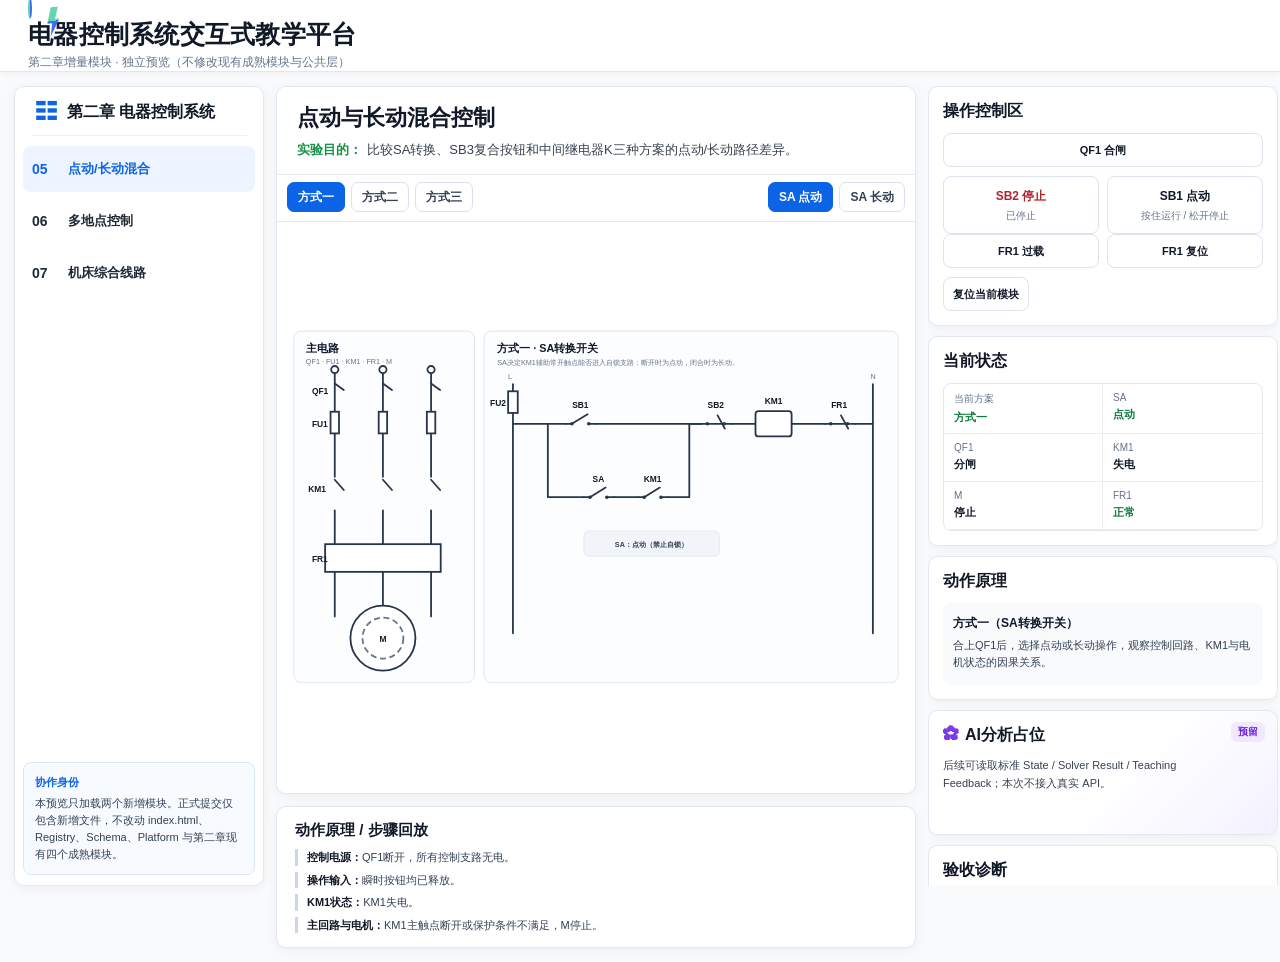
==== preview/ch02-additions-preview.html @ 97f5d7f0 "feat(ch02): integrate machine tool preview" ====
<!DOCTYPE html>
<html lang="zh-CN">
<head>
  <meta charset="UTF-8" />
  <meta name="viewport" content="width=device-width, initial-scale=1.0" />
  <title>第二章新增模块预览 · 电器控制系统交互式教学平台</title>
  <link rel="icon" href="data:," />
  <link rel="stylesheet" href="../src/platform/shell/platform-shell-v1.css" />
  <link rel="stylesheet" href="../src/chapters/chapter02/modules/ch02_mixed_jog_continuous/module.css" />
  <link rel="stylesheet" href="../src/chapters/chapter02/modules/ch02_multi_point/module.css" />
  <link rel="stylesheet" href="../src/chapters/chapter02/modules/ch02_machine_tool_circuits/module.css" />
  <link rel="stylesheet" href="./ch02-additions-preview.css" />
</head>
<body>
  <main class="app-shell">
    <header class="topbar">
      <span class="platform-logo" aria-hidden="true"></span>
      <div class="preview-topbar-copy">
        <div class="topbar-brand">电器控制系统交互式教学平台</div>
        <small>第二章增量模块 · 独立预览（不修改现有成熟模块与公共层）</small>
      </div>
    </header>

    <div class="workspace">
      <aside class="sidebar">
        <div class="sidebar-title">第二章 电器控制系统</div>
        <nav class="preview-module-list" aria-label="新增实验模块">
          <button class="preview-module-button active" data-module-route="mixed-jog-continuous"><span class="num">05</span><span class="label">点动/长动混合</span></button>
          <button class="preview-module-button" data-module-route="multi-point-control"><span class="num">06</span><span class="label">多地点控制</span></button>
          <button class="preview-module-button" data-module-route="machine-tool-circuits"><span class="num">07</span><span class="label">机床综合线路</span></button>
        </nav>
        <div class="preview-identity-note"><strong>协作身份</strong>本预览只加载两个新增模块。正式提交仅包含新增文件，不改动 index.html、Registry、Schema、Platform 与第二章现有四个成熟模块。</div>
      </aside>

      <section class="stage-panel">
        <article class="stage-card preview-stage-card">
          <header class="stage-card-head preview-stage-head">
            <h3 id="previewTitle">点动与长动混合控制</h3>
            <p id="previewSubtitle">比较三种接线方案在点动、长动、自锁与停止路径上的差异。</p>
          </header>
          <div id="previewExperimentRoot" class="preview-experiment-root" aria-live="polite"></div>
        </article>
        <footer class="footerbar preview-footer">
          <h3>动作原理 / 步骤回放</h3>
          <ol id="previewSteps" class="preview-step-list"></ol>
        </footer>
      </section>

      <aside class="inspector">
        <section class="operation-control-card">
          <h3>操作控制区</h3>
          <div id="previewPower" class="preview-power-row"></div>
          <div id="previewControls" class="preview-controls"></div>
          <div id="previewProtection" class="preview-protection-row"></div>
          <button id="previewReset" class="preview-small-button" type="button">复位当前模块</button>
        </section>
        <section class="info-card">
          <h3>当前状态</h3>
          <div id="previewStatus" class="preview-status-grid"></div>
        </section>
        <section class="info-card">
          <h3>动作原理</h3>
          <div id="previewFeedback" class="preview-feedback"></div>
        </section>
        <section class="info-card" id="aiPlaceholderCard">
          <h3>AI分析占位</h3>
          <div class="box"><strong>预留</strong><p>后续可读取标准 State / Solver Result / Teaching Feedback；本次不接入真实 API。</p></div>
        </section>
        <section class="info-card">
          <h3>验收诊断</h3>
          <p id="previewDiagnostics" class="preview-diagnostics">正在运行 Contract 与 Solver 检查…</p>
        </section>
      </aside>
    </div>
  </main>

  <script src="../src/schemas/module-contract.js"></script>
  <script src="../src/platform/runtime/runtime-scope.js"></script>
  <script src="../src/registry/module-registry.js"></script>
  <script src="../src/platform/module-loader/module-loader.js"></script>
  <script src="../src/platform/module-adapter/facade-module-adapter.js"></script>

  <script src="../src/chapters/chapter02/modules/ch02_mixed_jog_continuous/circuit.data.js"></script>
  <script src="../src/chapters/chapter02/modules/ch02_mixed_jog_continuous/solver.js"></script>
  <script src="../src/chapters/chapter02/modules/ch02_mixed_jog_continuous/teaching.js"></script>
  <script src="../src/chapters/chapter02/modules/ch02_mixed_jog_continuous/view.js"></script>
  <script src="../src/chapters/chapter02/modules/ch02_mixed_jog_continuous/facade.js"></script>
  <script src="../src/chapters/chapter02/modules/ch02_mixed_jog_continuous/module.js"></script>

  <script src="../src/chapters/chapter02/modules/ch02_multi_point/circuit.data.js"></script>
  <script src="../src/chapters/chapter02/modules/ch02_multi_point/solver.js"></script>
  <script src="../src/chapters/chapter02/modules/ch02_multi_point/teaching.js"></script>
  <script src="../src/chapters/chapter02/modules/ch02_multi_point/view.js"></script>
  <script src="../src/chapters/chapter02/modules/ch02_multi_point/facade.js"></script>
  <script src="../src/chapters/chapter02/modules/ch02_multi_point/module.js"></script>

  <script src="../src/chapters/chapter02/modules/ch02_machine_tool_circuits/circuit.data.js"></script>
  <script src="../src/chapters/chapter02/modules/ch02_machine_tool_circuits/solver.js"></script>
  <script src="../src/chapters/chapter02/modules/ch02_machine_tool_circuits/teaching.js"></script>
  <script src="../src/chapters/chapter02/modules/ch02_machine_tool_circuits/view.js"></script>
  <script src="../src/chapters/chapter02/modules/ch02_machine_tool_circuits/facade.js"></script>
  <script src="../src/chapters/chapter02/modules/ch02_machine_tool_circuits/module.js"></script>

  <script src="./ch02-additions-preview.js"></script>
</body>
</html>
---- src/platform/shell/platform-shell-v1.css ----
:root {
  --platform-blue: #0b63e6;
  --platform-blue-soft: #edf4ff;
  --platform-green: #159447;
  --platform-red: #d9232e;
  --platform-border: #e2e8f0;
  --platform-muted: #64748b;
  --platform-panel: #ffffff;
  --platform-canvas: #ffffff;
  --platform-page: #f8fafc;
  --platform-shadow: 0 2px 12px rgba(15, 23, 42, 0.055);
}

html,
body {
  min-width: 1180px;
  background: var(--platform-page);
  color: #111827;
}

body {
  overflow-x: auto;
}

.app-shell {
  width: 100%;
  min-height: 100vh;
  padding: 0;
  background: var(--platform-page);
}

.topbar {
  position: relative;
  z-index: 20;
  height: 72px;
  min-height: 72px;
  padding: 0 28px;
  justify-content: flex-start;
  background: #ffffff;
  border: 0;
  border-bottom: 1px solid var(--platform-border);
  border-radius: 0;
  box-shadow: 0 1px 7px rgba(15, 23, 42, 0.05);
}

.topbar-brand {
  display: inline-flex;
  align-items: center;
  gap: 14px;
  color: #111827;
  font-size: 25px;
  font-weight: 750;
  letter-spacing: 0.01em;
}

.platform-logo {
  position: relative;
  width: 46px;
  height: 46px;
  flex: 0 0 46px;
  border: 2px solid #5ed4a7;
  border-right-color: #4169f4;
  border-radius: 50%;
  transform: rotate(8deg);
}

.platform-logo::before {
  content: "";
  position: absolute;
  left: 17px;
  top: 7px;
  width: 13px;
  height: 29px;
  background: linear-gradient(180deg, #61d7aa 0 48%, #4269f4 48% 100%);
  clip-path: polygon(44% 0, 100% 0, 65% 42%, 100% 42%, 13% 100%, 38% 55%, 0 55%);
  transform: rotate(-8deg);
}

.workspace {
  display: grid;
  grid-template-columns: 286px minmax(690px, 1fr) 388px;
  gap: 12px;
  align-items: start;
  max-width: none;
  margin: 0;
  padding: 14px;
}

.sidebar,
.stage-panel,
.inspector {
  min-width: 0;
}

.sidebar {
  position: sticky;
  top: 14px;
  display: flex;
  flex-direction: column;
  height: calc(100vh - 100px);
  padding: 14px 8px 10px;
  overflow: hidden;
  background: var(--platform-panel);
  border: 1px solid var(--platform-border);
  border-radius: 10px;
  box-shadow: var(--platform-shadow);
}

.sidebar-title {
  display: flex;
  align-items: center;
  gap: 10px;
  margin: 0 8px 10px;
  padding: 0 4px 12px;
  border-bottom: 1px solid #edf1f5;
  color: #111827;
  font-size: 16px;
  font-weight: 700;
}

.sidebar-title::before {
  content: "☷";
  color: var(--platform-blue);
  font-size: 22px;
  line-height: 1;
}

.sidebar-current,
.chapter-group {
  display: none;
}

.platform-chapter-navigation {
  flex: 1;
  min-height: 0;
  overflow: auto;
  scrollbar-width: thin;
}

.platform-chapter {
  margin-bottom: 2px;
}

.platform-chapter-toggle {
  width: 100%;
  min-height: 48px;
  display: grid;
  grid-template-columns: 16px minmax(0, 1fr) 18px;
  align-items: center;
  gap: 7px;
  padding: 8px 8px;
  color: #1f2937;
  background: transparent;
  border: 0;
  border-radius: 8px;
  text-align: left;
  cursor: pointer;
}

.platform-chapter-toggle:hover,
.platform-chapter-toggle[aria-expanded="true"] {
  background: #f5f8fc;
}

.platform-chapter-toggle[aria-expanded="true"] {
  color: var(--platform-blue);
}

.platform-chapter-arrow {
  color: #64748b;
  font-size: 22px;
  transform-origin: center;
  transition: transform 160ms ease;
}

.platform-chapter-toggle[aria-expanded="true"] .platform-chapter-arrow {
  transform: rotate(90deg);
  color: var(--platform-blue);
}

.platform-chapter-copy {
  display: flex;
  gap: 8px;
  min-width: 0;
  align-items: baseline;
  white-space: nowrap;
}

.platform-chapter-copy strong {
  font-size: 13px;
}

.platform-chapter-copy span {
  overflow: hidden;
  color: inherit;
  font-size: 13px;
  font-weight: 600;
  text-overflow: ellipsis;
}

.platform-chapter-chevron {
  color: #64748b;
  font-size: 16px;
  text-align: center;
}

.platform-module-list {
  position: relative;
  margin: 0 0 5px 12px;
  padding-left: 10px;
  border-left: 1px solid #e5eaf0;
}

.platform-module-list .module-nav-item {
  position: relative;
  width: 100%;
  min-height: 43px;
  grid-template-columns: 34px minmax(0, 1fr);
  gap: 4px;
  margin: 1px 0;
  padding: 7px 8px;
  border: 0;
  border-radius: 7px;
  color: #1f2937;
  background: transparent;
  box-shadow: none;
}

.platform-module-list .module-nav-item::before {
  content: "";
  position: absolute;
  left: -13px;
  top: 7px;
  bottom: 7px;
  width: 3px;
  border-radius: 3px;
  background: transparent;
}

.platform-module-list .module-nav-item:hover {
  background: #f5f8fc;
}

.platform-module-list .module-nav-item.active {
  color: var(--platform-blue);
  background: var(--platform-blue-soft);
}

.platform-module-list .module-nav-item.active::before {
  background: var(--platform-blue);
}

.platform-module-list .module-nav-item .num {
  color: inherit;
  font-size: 14px;
  font-weight: 700;
}

.platform-module-list .module-nav-item .label {
  overflow: hidden;
  font-size: 14px;
  font-weight: 600;
  text-overflow: ellipsis;
  white-space: nowrap;
}

.sidebar-resource-link {
  display: flex;
  align-items: center;
  gap: 10px;
  min-height: 48px;
  margin: 8px 2px 0;
  padding: 0 12px;
  color: #1f2937;
  background: #f8fafc;
  border: 0;
  border-radius: 8px;
  font-size: 14px;
  font-weight: 600;
}

.sidebar-resource-link::before {
  content: "▱";
  color: var(--platform-blue);
  font-size: 21px;
}

.sidebar-resource-link::after {
  content: "›";
  margin-left: auto;
  color: #64748b;
  font-size: 20px;
}

.stage-panel {
  display: flex;
  flex-direction: column;
  gap: 12px;
  padding: 0;
  background: transparent;
  border: 0;
  border-radius: 0;
  box-shadow: none;
}

.stage-head {
  display: none;
}

.stage-card {
  display: flex;
  flex-direction: column;
  height: 708px;
  min-height: 708px;
  overflow: hidden;
  background: var(--platform-panel);
  border: 1px solid var(--platform-border);
  border-radius: 10px;
  box-shadow: var(--platform-shadow);
}

.stage-card-head {
  flex: 0 0 auto;
  padding: 17px 20px 14px;
  background: #ffffff;
  border-bottom: 1px solid #e7ebf0;
}

.stage-card-head h3 {
  margin: 0 0 8px;
  color: #111827;
  font-size: 22px;
  line-height: 1.25;
}

.stage-card-head p {
  margin: 0;
  color: #374151;
  font-size: 13px;
  line-height: 1.6;
}

.stage-card-head p::before {
  content: "实验目的：";
  margin-right: 5px;
  color: var(--platform-green);
  font-weight: 700;
}

.module-canvas {
  flex: 1 1 auto;
  min-height: 0;
  padding: 10px 12px 12px;
  background: var(--platform-canvas);
}

.module-canvas .board-shell,
.stage-board {
  height: 100%;
  min-height: 0;
  padding: 0;
  background: #ffffff;
  border: 0;
  border-radius: 0;
  box-shadow: none;
}

.module-canvas #boardSvg {
  width: 100%;
  height: 100%;
  min-height: 0;
}

.inspector {
  position: sticky;
  top: 14px;
  display: flex;
  flex-direction: column;
  gap: 10px;
  max-height: calc(100vh - 100px);
  padding: 0;
  overflow: auto;
  background: transparent;
  border: 0;
  border-radius: 0;
  box-shadow: none;
  scrollbar-width: thin;
}

.operation-control-card,
.info-card {
  padding: 14px;
  background: #ffffff;
  border: 1px solid var(--platform-border);
  border-radius: 10px;
  box-shadow: var(--platform-shadow);
}

.info-card h3,
.operation-control-card h3 {
  margin: 0 0 12px;
  color: #111827;
  font-size: 16px;
  line-height: 1.25;
}

.control-grid {
  display: grid;
  grid-template-columns: repeat(3, minmax(0, 1fr));
  gap: 9px;
}

.control-grid .qf-btn,
.control-grid .ctrl-btn {
  width: 100%;
  min-width: 0;
  min-height: 70px;
  margin: 0;
  padding: 9px 6px;
  border: 1px solid #dce3ec;
  border-radius: 9px;
  background: #ffffff;
  box-shadow: none;
  color: #111827;
}

.control-grid .qf-btn:hover,
.control-grid .ctrl-btn:hover {
  border-color: #b8cae2;
  background: #f8fbff;
}

.control-grid .qf-btn {
  font-size: 13px;
  font-weight: 700;
}

.control-grid .qf-btn::before {
  content: "⌁";
  display: block;
  margin-bottom: 3px;
  color: var(--platform-green);
  font-size: 22px;
  line-height: 1;
}

.control-grid .qf-btn.qf-open-action::before {
  color: #8993a3;
}

.control-grid .ctrl-btn .chip {
  width: 24px;
  height: 24px;
  margin: 0 auto 5px;
}

.control-grid .ctrl-btn strong {
  font-size: 12px;
  line-height: 1.25;
}

.control-grid .ctrl-btn-status {
  margin-top: 2px;
  font-size: 10px;
  line-height: 1.15;
}

.operation-control-card > .btn-row {
  margin-top: 9px;
}

.operation-control-card > .btn-row .small-btn {
  min-height: 34px;
  border-radius: 8px;
}

.operation-feedback-inline {
  margin-top: 9px;
  padding: 9px 10px;
  border-radius: 8px;
}

.operation-feedback-inline strong {
  font-size: 12px;
}

.operation-feedback-inline p {
  margin-top: 3px;
  font-size: 11px;
  line-height: 1.45;
}

.status-grid {
  display: grid;
  grid-template-columns: repeat(2, minmax(0, 1fr));
  gap: 0;
  overflow: hidden;
  border: 1px solid #e3e8ef;
  border-radius: 8px;
}

.status-row {
  min-height: 48px;
  padding: 9px 11px;
  border: 0;
  border-right: 1px solid #e8edf3;
  border-bottom: 1px solid #e8edf3;
  border-radius: 0;
  background: #ffffff;
}

.status-row:nth-child(even) {
  border-right: 0;
}

.status-row:nth-last-child(-n + 2) {
  border-bottom: 0;
}

.status-row > span:first-child {
  color: #111827;
  font-size: 12px;
  font-weight: 700;
}

.status-row .pill {
  padding: 3px 8px;
  border: 0;
  background: transparent;
  font-size: 11px;
}

#principleCard .box,
#aiPlaceholderCard .box {
  padding: 0;
  border: 0;
  background: transparent;
}

#principleCard .box strong {
  display: none;
}

#principleCard .box p {
  margin: 0;
  color: #243041;
  font-size: 12px;
  line-height: 1.65;
}

.principle-step-list {
  max-height: 140px;
  margin-top: 8px;
  overflow: auto;
}

.principle-step-item {
  padding: 4px 0;
  font-size: 11px;
}

#aiPlaceholderCard {
  position: relative;
  overflow: hidden;
  background: linear-gradient(135deg, #ffffff 0%, #ffffff 54%, #f4f1ff 100%);
}

#aiPlaceholderCard h3 {
  color: #111827;
}

#aiPlaceholderCard h3::before {
  content: "✿";
  margin-right: 6px;
  color: #7c3aed;
}

#aiPlaceholderCard .box strong {
  position: absolute;
  right: 12px;
  top: 11px;
  padding: 3px 7px;
  color: #6d28d9;
  background: #f0e8ff;
  border-radius: 6px;
  font-size: 10px;
}

#aiPlaceholderCard .box p {
  max-width: 78%;
  margin: 0;
  color: #374151;
  font-size: 11px;
  line-height: 1.6;
}

.footerbar {
  display: block;
  min-height: 148px;
  margin: 0;
  padding: 0;
  overflow: hidden;
  background: #ffffff;
  border: 1px solid var(--platform-border);
  border-radius: 10px;
  box-shadow: var(--platform-shadow);
}

.footer-playback-panel {
  height: 100%;
  padding: 15px 18px;
  border: 0;
  background: #ffffff;
}

.footer-playback-head {
  align-items: center;
}

.footer-playback-head > strong {
  color: #111827;
  font-size: 15px;
}

.footer-playback-actions {
  gap: 8px;
}

.principle-play-btn,
.playback-controls .small-btn {
  min-height: 34px;
  border-radius: 18px;
}

.principle-play-btn {
  color: #ffffff;
  background: var(--platform-blue);
  border-color: var(--platform-blue);
}

.footer-playback-meta {
  margin-top: 14px;
}

.footerbar .note {
  flex: 1;
  color: #273244;
  font-size: 12px;
  text-align: center;
}

@media (max-width: 1480px) {
  .workspace {
    grid-template-columns: 250px minmax(640px, 1fr) 350px;
  }

  .control-grid {
    grid-template-columns: repeat(2, minmax(0, 1fr));
  }
}

@media (max-width: 1180px) {
  html,
  body {
    min-width: 960px;
  }

  .workspace {
    grid-template-columns: 230px minmax(600px, 1fr);
  }

  .inspector {
    position: static;
    grid-column: 2;
    display: grid;
    grid-template-columns: repeat(2, minmax(0, 1fr));
    max-height: none;
  }
}

.experiment-root {
  display: flex;
  flex: 1;
  min-height: 0;
  width: 100%;
}

.experiment-root > .module-canvas {
  width: 100%;
}
/* Ideal-shell density pass: keep legacy actions, present them in the target layout. */
.operation-control-card {
  position: relative;
}

.control-grid .qf-btn,
.control-grid .ctrl-btn {
  min-height: 62px;
  padding: 7px 5px;
}

.control-grid .ctrl-btn .chip {
  width: 21px;
  height: 21px;
  margin-bottom: 3px;
}

.operation-control-card > .btn-row {
  position: absolute;
  top: 8px;
  right: 11px;
  margin: 0;
  gap: 5px;
}

.operation-control-card > .btn-row .small-btn {
  flex: 0 0 auto;
  min-height: 25px;
  padding: 4px 7px;
  border-radius: 6px;
  font-size: 10px;
}

.operation-feedback-inline {
  display: flex;
  align-items: flex-start;
  gap: 8px;
  min-height: 44px;
  padding: 7px 9px;
}

.operation-feedback-inline strong {
  flex: 0 0 auto;
  padding-top: 1px;
  white-space: nowrap;
}

.operation-feedback-inline p {
  display: -webkit-box;
  margin: 0;
  overflow: hidden;
  -webkit-box-orient: vertical;
  -webkit-line-clamp: 2;
  line-clamp: 2;
  line-height: 1.35;
}

#principleCard {
  min-height: 230px;
}

#aiPlaceholderCard {
  min-height: 125px;
}

.footer-playback-head {
  display: grid;
  grid-template-columns: auto minmax(0, 1fr);
  gap: 18px;
}

.footer-playback-actions {
  flex-wrap: nowrap;
  justify-content: flex-start;
}

.principle-play-btn {
  flex: 0 0 42px;
  width: 42px;
  min-width: 42px;
  height: 42px;
  min-height: 42px;
  padding: 0;
  overflow: hidden;
  border-radius: 50%;
  color: transparent;
  font-size: 0;
}

.principle-play-btn::before {
  content: "▶";
  display: block;
  color: #ffffff;
  font-size: 16px;
  line-height: 40px;
  transform: translateX(1px);
}

.playback-controls {
  flex: 0 0 auto;
  gap: 7px;
}

.playback-controls .small-btn {
  flex: 0 0 auto;
  min-width: 62px;
  min-height: 34px;
  padding: 7px 11px;
}

.footer-playback-meta {
  flex-wrap: nowrap;
  margin-top: 8px;
}

.playback-speed-row {
  flex: 0 0 auto;
  margin-top: 0;
}

.footerbar .note {
  min-height: 38px;
  text-align: left;
}
---- src/chapters/chapter02/modules/ch02_mixed_jog_continuous/module.css ----
[data-module="ch02_mixed_jog_continuous"] {
  --mixed-blue: var(--platform-blue, #0b63e6);
  --mixed-green: var(--platform-green, #159447);
  --mixed-red: var(--platform-red, #d9232e);
  --mixed-wire: #27364a;
  width: 100%;
  min-height: 100%;
  color: #111827;
  font-family: "Microsoft YaHei", "PingFang SC", Arial, sans-serif;
}

[data-module="ch02_mixed_jog_continuous"] .mixed-toolbar {
  display: flex;
  align-items: center;
  justify-content: space-between;
  gap: 12px;
  padding: 7px 10px 9px;
  border-bottom: 1px solid #e5eaf0;
}

[data-module="ch02_mixed_jog_continuous"] .mixed-scheme-tabs,
[data-module="ch02_mixed_jog_continuous"] .mixed-mode-tabs {
  display: flex;
  gap: 6px;
}

[data-module="ch02_mixed_jog_continuous"] .mixed-scheme-button,
[data-module="ch02_mixed_jog_continuous"] .mixed-mode-button {
  min-height: 30px;
  padding: 5px 10px;
  border: 1px solid #d9e2ec;
  border-radius: 7px;
  color: #334155;
  background: #fff;
  font: inherit;
  font-size: 12px;
  font-weight: 700;
  cursor: pointer;
}

[data-module="ch02_mixed_jog_continuous"] .mixed-scheme-button[aria-pressed="true"],
[data-module="ch02_mixed_jog_continuous"] .mixed-mode-button[aria-pressed="true"] {
  color: #fff;
  border-color: var(--mixed-blue);
  background: var(--mixed-blue);
}

[data-module="ch02_mixed_jog_continuous"] .mixed-mode-tabs[hidden] {
  display: none;
}

[data-module="ch02_mixed_jog_continuous"] .mixed-canvas-shell {
  height: calc(100% - 48px);
  min-height: 505px;
  padding: 6px;
  background: #fff;
}

[data-module="ch02_mixed_jog_continuous"] .mixed-canvas {
  width: 100%;
  height: 100%;
  display: block;
}

[data-module="ch02_mixed_jog_continuous"] .mixed-panel {
  fill: #fbfdff;
  stroke: #dce4ed;
  stroke-width: 1.5;
}

[data-module="ch02_mixed_jog_continuous"] .mixed-panel-title {
  fill: #0f172a;
  font-size: 18px;
  font-weight: 750;
}

[data-module="ch02_mixed_jog_continuous"] .mixed-panel-note,
[data-module="ch02_mixed_jog_continuous"] .mixed-label-small {
  fill: #64748b;
  font-size: 12px;
}

[data-module="ch02_mixed_jog_continuous"] .mixed-label {
  fill: #111827;
  font-size: 14px;
  font-weight: 700;
}

[data-module="ch02_mixed_jog_continuous"] .mixed-symbol,
[data-module="ch02_mixed_jog_continuous"] .mixed-wire {
  fill: none;
  stroke: var(--mixed-wire);
  stroke-width: 3;
  stroke-linecap: round;
  stroke-linejoin: round;
}

[data-module="ch02_mixed_jog_continuous"] .mixed-wire.is-partial {
  stroke: #d59a17;
}

[data-module="ch02_mixed_jog_continuous"] .mixed-wire.is-active {
  stroke: var(--mixed-green);
  stroke-width: 4;
  stroke-dasharray: 9 7;
  animation: mixed-current-flow 1s linear infinite;
}

[data-module="ch02_mixed_jog_continuous"] .mixed-wire.phase-l2.is-active {
  stroke: #0ea5e9;
}

[data-module="ch02_mixed_jog_continuous"] .mixed-wire.phase-l3.is-active {
  stroke: #8b5cf6;
}

[data-module="ch02_mixed_jog_continuous"] .mixed-device.is-active .mixed-symbol,
[data-module="ch02_mixed_jog_continuous"] .mixed-device.is-active rect,
[data-module="ch02_mixed_jog_continuous"] .mixed-device.is-active circle {
  stroke: var(--mixed-green);
}

[data-module="ch02_mixed_jog_continuous"] .mixed-device.is-tripped .mixed-symbol {
  stroke: var(--mixed-red);
}

[data-module="ch02_mixed_jog_continuous"] .mixed-coil {
  fill: #fff;
  stroke: var(--mixed-wire);
  stroke-width: 3;
  rx: 5px;
}

[data-module="ch02_mixed_jog_continuous"] .mixed-device.is-active .mixed-coil {
  fill: #eafaf1;
}

[data-module="ch02_mixed_jog_continuous"] .mixed-motor-rotor {
  fill: none;
  stroke: #64748b;
  stroke-width: 3;
  stroke-dasharray: 10 6;
  transform-box: fill-box;
  transform-origin: center;
}

[data-module="ch02_mixed_jog_continuous"] .mixed-device.is-active .mixed-motor-rotor {
  stroke: var(--mixed-green);
  animation: mixed-motor-spin 850ms linear infinite;
}

[data-module="ch02_mixed_jog_continuous"] .mixed-status-chip {
  fill: #f1f5f9;
  stroke: #d8e0e8;
}

[data-module="ch02_mixed_jog_continuous"] .mixed-status-chip.is-on {
  fill: #e8f8ef;
  stroke: #8bd3aa;
}

[data-module="ch02_mixed_jog_continuous"] .mixed-status-text {
  fill: #334155;
  font-size: 12px;
  font-weight: 700;
}

@keyframes mixed-current-flow {
  to { stroke-dashoffset: -32; }
}

@keyframes mixed-motor-spin {
  to { transform: rotate(360deg); }
}

@media (prefers-reduced-motion: reduce) {
  [data-module="ch02_mixed_jog_continuous"] .mixed-wire.is-active,
  [data-module="ch02_mixed_jog_continuous"] .mixed-device.is-active .mixed-motor-rotor {
    animation: none;
  }
}
---- src/chapters/chapter02/modules/ch02_multi_point/module.css ----
[data-module="ch02_multi_point"] {
  --multi-blue: var(--platform-blue, #0b63e6);
  --multi-green: var(--platform-green, #159447);
  --multi-red: var(--platform-red, #d9232e);
  --multi-wire: #27364a;
  width: 100%;
  min-height: 100%;
  color: #111827;
  font-family: "Microsoft YaHei", "PingFang SC", Arial, sans-serif;
}

[data-module="ch02_multi_point"] .multi-canvas-shell {
  height: 100%;
  min-height: 540px;
  padding: 6px;
  background: #fff;
}

[data-module="ch02_multi_point"] .multi-canvas {
  width: 100%;
  height: 100%;
  display: block;
}

[data-module="ch02_multi_point"] .multi-panel {
  fill: #fbfdff;
  stroke: #dce4ed;
  stroke-width: 1.5;
}

[data-module="ch02_multi_point"] .multi-panel-title {
  fill: #0f172a;
  font-size: 18px;
  font-weight: 750;
}

[data-module="ch02_multi_point"] .multi-panel-note,
[data-module="ch02_multi_point"] .multi-label-small {
  fill: #64748b;
  font-size: 12px;
}

[data-module="ch02_multi_point"] .multi-label {
  fill: #111827;
  font-size: 14px;
  font-weight: 700;
}

[data-module="ch02_multi_point"] .multi-symbol,
[data-module="ch02_multi_point"] .multi-wire {
  fill: none;
  stroke: var(--multi-wire);
  stroke-width: 3;
  stroke-linecap: round;
  stroke-linejoin: round;
}

[data-module="ch02_multi_point"] .multi-wire.is-partial {
  stroke: #d59a17;
}

[data-module="ch02_multi_point"] .multi-wire.is-active {
  stroke: var(--multi-green);
  stroke-width: 4;
  stroke-dasharray: 9 7;
  animation: multi-current-flow 1s linear infinite;
}

[data-module="ch02_multi_point"] .multi-wire.phase-l2.is-active { stroke: #0ea5e9; }
[data-module="ch02_multi_point"] .multi-wire.phase-l3.is-active { stroke: #8b5cf6; }

[data-module="ch02_multi_point"] .multi-device.is-active .multi-symbol,
[data-module="ch02_multi_point"] .multi-device.is-active rect,
[data-module="ch02_multi_point"] .multi-device.is-active circle {
  stroke: var(--multi-green);
}

[data-module="ch02_multi_point"] .multi-coil {
  fill: #fff;
  stroke: var(--multi-wire);
  stroke-width: 3;
  rx: 5px;
}

[data-module="ch02_multi_point"] .multi-device.is-active .multi-coil { fill: #eafaf1; }

[data-module="ch02_multi_point"] .multi-motor-rotor {
  fill: none;
  stroke: #64748b;
  stroke-width: 3;
  stroke-dasharray: 10 6;
  transform-box: fill-box;
  transform-origin: center;
}

[data-module="ch02_multi_point"] .multi-device.is-active .multi-motor-rotor {
  stroke: var(--multi-green);
  animation: multi-motor-spin 850ms linear infinite;
}

[data-module="ch02_multi_point"] .multi-lamp {
  fill: #fff;
  stroke: var(--multi-wire);
  stroke-width: 3;
}

[data-module="ch02_multi_point"] .multi-device.is-active .multi-lamp {
  fill: #fff6bd;
  stroke: #e2a900;
  filter: drop-shadow(0 0 5px rgba(226, 169, 0, 0.38));
}

[data-module="ch02_multi_point"] .multi-prototype-tag {
  fill: #f4f1ff;
  stroke: #d7c8ff;
}

[data-module="ch02_multi_point"] .multi-prototype-text {
  fill: #6d28d9;
  font-size: 10px;
  font-weight: 700;
}

@keyframes multi-current-flow { to { stroke-dashoffset: -32; } }
@keyframes multi-motor-spin { to { transform: rotate(360deg); } }

@media (prefers-reduced-motion: reduce) {
  [data-module="ch02_multi_point"] .multi-wire.is-active,
  [data-module="ch02_multi_point"] .multi-device.is-active .multi-motor-rotor { animation: none; }
}
---- src/chapters/chapter02/modules/ch02_machine_tool_circuits/module.css ----
[data-module="ch02_machine_tool_circuits"] {
  --machine-blue: var(--platform-blue, #0b63e6);
  --machine-green: var(--platform-green, #159447);
  --machine-red: var(--platform-red, #d9232e);
  --machine-wire: #27364a;
  width: 100%;
  min-height: 100%;
  color: #111827;
  font-family: "Microsoft YaHei", "PingFang SC", Arial, sans-serif;
}

[data-module="ch02_machine_tool_circuits"] .machine-toolbar {
  display: flex;
  align-items: center;
  justify-content: space-between;
  gap: 12px;
  padding: 7px 10px 9px;
  border-bottom: 1px solid #e5eaf0;
}

[data-module="ch02_machine_tool_circuits"] .machine-tabs { display: flex; gap: 6px; }

[data-module="ch02_machine_tool_circuits"] .machine-tab {
  min-height: 30px;
  padding: 5px 10px;
  border: 1px solid #d9e2ec;
  border-radius: 7px;
  color: #334155;
  background: #fff;
  font: inherit;
  font-size: 12px;
  font-weight: 700;
  cursor: pointer;
}

[data-module="ch02_machine_tool_circuits"] .machine-tab[aria-pressed="true"] {
  color: #fff;
  border-color: var(--machine-blue);
  background: var(--machine-blue);
}

[data-module="ch02_machine_tool_circuits"] .machine-source { color: #64748b; font-size: 11px; }

[data-module="ch02_machine_tool_circuits"] .machine-canvas-shell {
  height: calc(100% - 48px);
  min-height: 505px;
  padding: 6px;
  background: #fff;
}

[data-module="ch02_machine_tool_circuits"] .machine-canvas { width: 100%; height: 100%; display: block; }
[data-module="ch02_machine_tool_circuits"] .machine-panel { fill: #fbfdff; stroke: #dce4ed; stroke-width: 1.5; }
[data-module="ch02_machine_tool_circuits"] .machine-panel-title { fill: #0f172a; font-size: 18px; font-weight: 750; }
[data-module="ch02_machine_tool_circuits"] .machine-panel-note,
[data-module="ch02_machine_tool_circuits"] .machine-label-small { fill: #64748b; font-size: 12px; }
[data-module="ch02_machine_tool_circuits"] .machine-label { fill: #111827; font-size: 14px; font-weight: 700; }
[data-module="ch02_machine_tool_circuits"] .machine-rung-title { fill: #334155; font-size: 12px; font-weight: 750; }

[data-module="ch02_machine_tool_circuits"] .machine-symbol,
[data-module="ch02_machine_tool_circuits"] .machine-wire {
  fill: none;
  stroke: var(--machine-wire);
  stroke-width: 3;
  stroke-linecap: round;
  stroke-linejoin: round;
  vector-effect: non-scaling-stroke;
}

[data-module="ch02_machine_tool_circuits"] .machine-wire.is-partial { stroke: #d59a17; }

[data-module="ch02_machine_tool_circuits"] .machine-wire.is-active {
  stroke: var(--machine-green);
  stroke-width: 4.2;
  stroke-dasharray: 9 7;
  animation: machine-current-flow 1s linear infinite;
}

[data-module="ch02_machine_tool_circuits"] .machine-wire.phase-l2.is-active { stroke: #0ea5e9; }
[data-module="ch02_machine_tool_circuits"] .machine-wire.phase-l3.is-active { stroke: #8b5cf6; }

[data-module="ch02_machine_tool_circuits"] .machine-device.is-active .machine-symbol,
[data-module="ch02_machine_tool_circuits"] .machine-device.is-active rect,
[data-module="ch02_machine_tool_circuits"] .machine-device.is-active circle { stroke: var(--machine-green); }
[data-module="ch02_machine_tool_circuits"] .machine-device.is-tripped .machine-symbol,
[data-module="ch02_machine_tool_circuits"] .machine-device.is-tripped rect { stroke: var(--machine-red); }

[data-module="ch02_machine_tool_circuits"] .machine-coil {
  fill: #fff;
  stroke: var(--machine-wire);
  stroke-width: 3;
  rx: 5px;
  vector-effect: non-scaling-stroke;
}

[data-module="ch02_machine_tool_circuits"] .machine-device.is-active .machine-coil { fill: #eafaf1; }
[data-module="ch02_machine_tool_circuits"] .machine-fuse,
[data-module="ch02_machine_tool_circuits"] .machine-fr { fill: #fff; stroke: var(--machine-wire); stroke-width: 3; vector-effect: non-scaling-stroke; }

[data-module="ch02_machine_tool_circuits"] .machine-motor-rotor {
  fill: none;
  stroke: #64748b;
  stroke-width: 3;
  stroke-dasharray: 10 6;
  transform-box: fill-box;
  transform-origin: center;
}

[data-module="ch02_machine_tool_circuits"] .machine-motor-arrow { fill: none; stroke: #64748b; stroke-width: 3; }
[data-module="ch02_machine_tool_circuits"] .machine-device.is-active .machine-motor-rotor,
[data-module="ch02_machine_tool_circuits"] .machine-device.is-active .machine-motor-arrow { stroke: var(--machine-green); animation: machine-motor-spin 850ms linear infinite; }
[data-module="ch02_machine_tool_circuits"] .machine-device.is-active.is-reverse .machine-motor-rotor,
[data-module="ch02_machine_tool_circuits"] .machine-device.is-active.is-reverse .machine-motor-arrow { animation-direction: reverse; }

[data-module="ch02_machine_tool_circuits"] .machine-timer-mark { fill: none; stroke: #64748b; stroke-width: 2; }
[data-module="ch02_machine_tool_circuits"] .machine-section-rule { stroke: #dce4ed; stroke-width: 1.5; }
[data-module="ch02_machine_tool_circuits"] .machine-status-chip { fill: #f1f5f9; stroke: #d8e0e8; }
[data-module="ch02_machine_tool_circuits"] .machine-status-chip.is-on { fill: #e8f8ef; stroke: #8bd3aa; }
[data-module="ch02_machine_tool_circuits"] .machine-status-text { fill: #334155; font-size: 12px; font-weight: 700; }
[data-module="ch02_machine_tool_circuits"] .machine-motion-object rect { fill: #f1f5f9; stroke: #c9d7e7; }
[data-module="ch02_machine_tool_circuits"] .machine-motion-object text { fill: #334155; font-size: 11px; font-weight: 700; }

@keyframes machine-current-flow { to { stroke-dashoffset: -32; } }
@keyframes machine-motor-spin { to { transform: rotate(360deg); } }

@media (prefers-reduced-motion: reduce) {
  [data-module="ch02_machine_tool_circuits"] .machine-wire.is-active,
  [data-module="ch02_machine_tool_circuits"] .machine-device.is-active .machine-motor-rotor,
  [data-module="ch02_machine_tool_circuits"] .machine-device.is-active .machine-motor-arrow { animation: none; }
}
---- preview/ch02-additions-preview.css ----
* { box-sizing: border-box; }

body {
  margin: 0;
  min-height: 100vh;
  font-family: "Microsoft YaHei", "PingFang SC", Arial, sans-serif;
}

.preview-topbar-copy {
  display: flex;
  flex-direction: column;
  gap: 3px;
}

.preview-topbar-copy small {
  color: #64748b;
  font-size: 12px;
  font-weight: 500;
}

.preview-module-list {
  display: grid;
  gap: 6px;
}

.preview-module-button {
  display: grid;
  grid-template-columns: 36px minmax(0, 1fr);
  align-items: center;
  width: 100%;
  min-height: 46px;
  padding: 7px 9px;
  border: 0;
  border-radius: 8px;
  color: #1f2937;
  background: transparent;
  text-align: left;
  cursor: pointer;
}

.preview-module-button:hover { background: #f5f8fc; }
.preview-module-button.active { color: var(--platform-blue); background: var(--platform-blue-soft); }
.preview-module-button .num { font-size: 14px; font-weight: 750; }
.preview-module-button .label { font-size: 13px; font-weight: 650; }

.preview-identity-note {
  margin-top: auto;
  padding: 11px;
  border: 1px solid #dbe7f5;
  border-radius: 8px;
  color: #334155;
  background: #f7fbff;
  font-size: 11px;
  line-height: 1.55;
}

.preview-identity-note strong {
  display: block;
  margin-bottom: 4px;
  color: #0b63e6;
}

.preview-stage-head { display: block; }

.preview-stage-card {
  height: 708px;
  min-height: 708px;
}

.preview-experiment-root {
  display: flex;
  flex: 1;
  min-height: 0;
  width: 100%;
}

.preview-experiment-root > section { width: 100%; }

.preview-controls {
  display: grid;
  grid-template-columns: repeat(2, minmax(0, 1fr));
  gap: 8px;
}

.preview-action-button,
.preview-small-button {
  border: 1px solid #dce3ec;
  border-radius: 8px;
  color: #111827;
  background: #fff;
  font: inherit;
  font-weight: 700;
  cursor: pointer;
}

.preview-action-button {
  min-height: 58px;
  padding: 8px;
  font-size: 12px;
}

.preview-action-button:hover,
.preview-small-button:hover { border-color: #98b5da; background: #f8fbff; }

.preview-action-button.is-stop { color: #b4232d; }
.preview-action-button.is-running { color: #0b7a3a; background: #effaf3; }

.preview-button-subtitle {
  display: block;
  margin-top: 4px;
  color: #64748b;
  font-size: 10px;
  font-weight: 500;
}

.preview-power-row,
.preview-protection-row {
  display: flex;
  flex-wrap: wrap;
  gap: 8px;
  margin-bottom: 9px;
}

.preview-protection-row .preview-small-button { min-width: calc(50% - 4px); }

.preview-small-button {
  flex: 1;
  min-height: 34px;
  padding: 6px 9px;
  font-size: 11px;
}

.preview-small-button.is-on { color: #0b7a3a; border-color: #a7d8b8; background: #effaf3; }
.preview-small-button.is-danger { color: #b4232d; border-color: #f0b8bd; background: #fff7f7; }

.preview-status-grid {
  display: grid;
  grid-template-columns: repeat(2, minmax(0, 1fr));
  overflow: hidden;
  border: 1px solid #e3e8ef;
  border-radius: 8px;
}

.preview-status-item {
  min-height: 48px;
  padding: 8px 10px;
  border-right: 1px solid #e8edf3;
  border-bottom: 1px solid #e8edf3;
}

.preview-status-item:nth-child(even) { border-right: 0; }
.preview-status-label { display: block; color: #64748b; font-size: 10px; }
.preview-status-value { display: block; margin-top: 4px; color: #111827; font-size: 11px; font-weight: 750; }
.preview-status-value.tone-forward,
.preview-status-value.tone-on { color: #0b7a3a; }
.preview-status-value.tone-error { color: #b4232d; }

.preview-feedback {
  min-height: 82px;
  padding: 10px;
  border-radius: 8px;
  background: #f8fafc;
}

.preview-feedback strong { color: #0f172a; font-size: 12px; }
.preview-feedback p { margin: 5px 0 0; color: #334155; font-size: 11px; line-height: 1.55; }

.preview-step-list {
  display: grid;
  gap: 6px;
  margin: 0;
  padding: 0;
  list-style: none;
}

.preview-step-list li {
  padding-left: 9px;
  border-left: 3px solid #c9d7e7;
  color: #334155;
  font-size: 11px;
  line-height: 1.5;
}

.preview-step-list strong { color: #111827; }

.preview-diagnostics {
  margin: 0;
  color: #475569;
  font-size: 10px;
  line-height: 1.55;
}

.preview-footer {
  min-height: 126px;
  padding: 14px 18px;
}

.preview-footer h3 { margin: 0 0 9px; font-size: 15px; }

.preview-error {
  padding: 18px;
  color: #991b1b;
  background: #fff1f2;
  border: 1px solid #fecdd3;
  border-radius: 8px;
  white-space: pre-wrap;
}
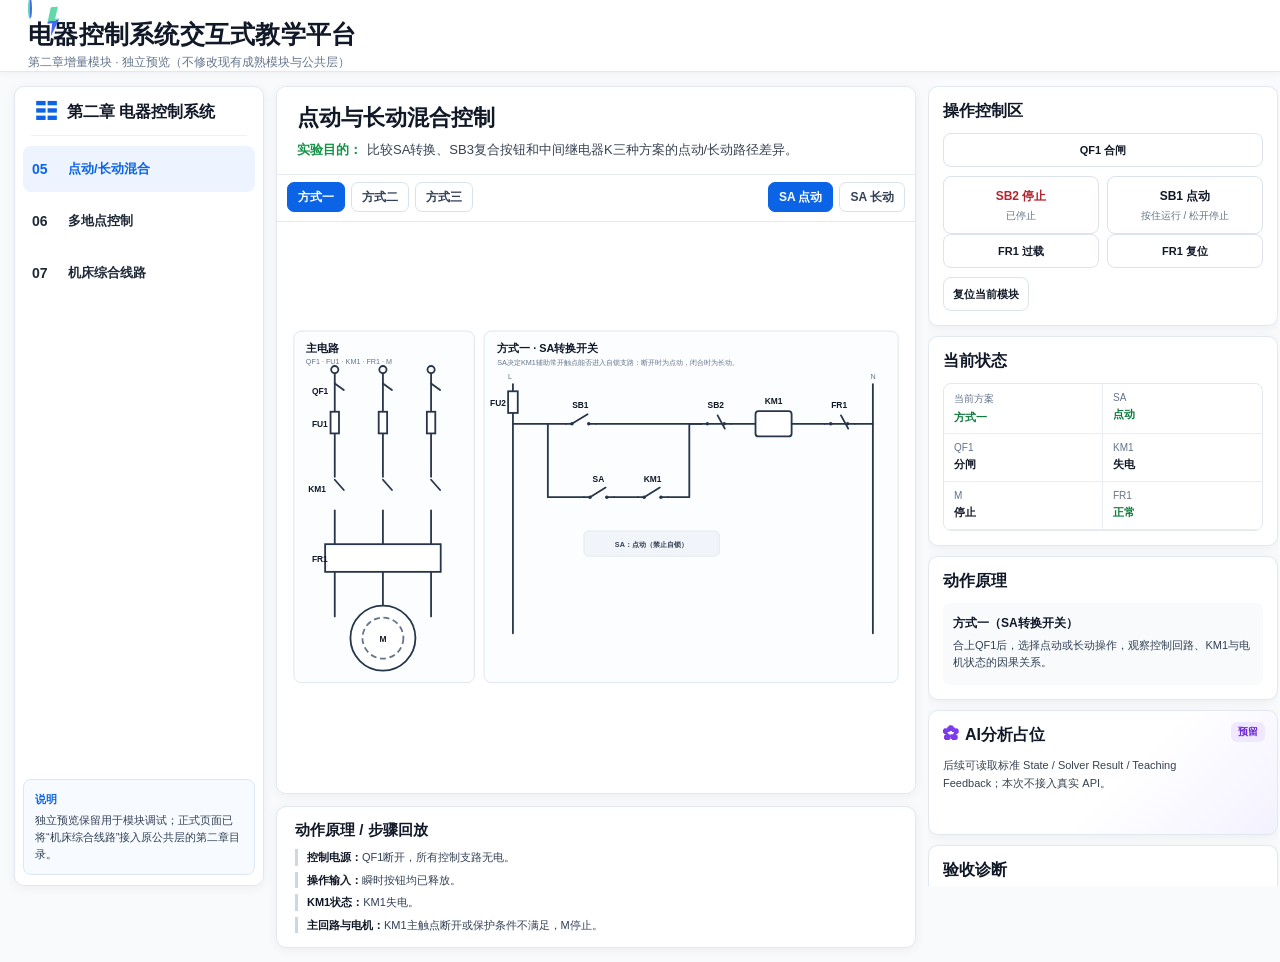
==== commit fa8a9370: "Update preview identity note in HTML file" ====
--- a/preview/ch02-additions-preview.html
+++ b/preview/ch02-additions-preview.html
@@ -29,7 +29,7 @@
           <button class="preview-module-button" data-module-route="multi-point-control"><span class="num">06</span><span class="label">多地点控制</span></button>
           <button class="preview-module-button" data-module-route="machine-tool-circuits"><span class="num">07</span><span class="label">机床综合线路</span></button>
         </nav>
-        <div class="preview-identity-note"><strong>协作身份</strong>本预览只加载两个新增模块。正式提交仅包含新增文件，不改动 index.html、Registry、Schema、Platform 与第二章现有四个成熟模块。</div>
+        <div class="preview-identity-note"><strong>说明</strong>独立预览保留用于模块调试；正式页面已将“机床综合线路”接入原公共层的第二章目录。</div>
       </aside>
 
       <section class="stage-panel">
